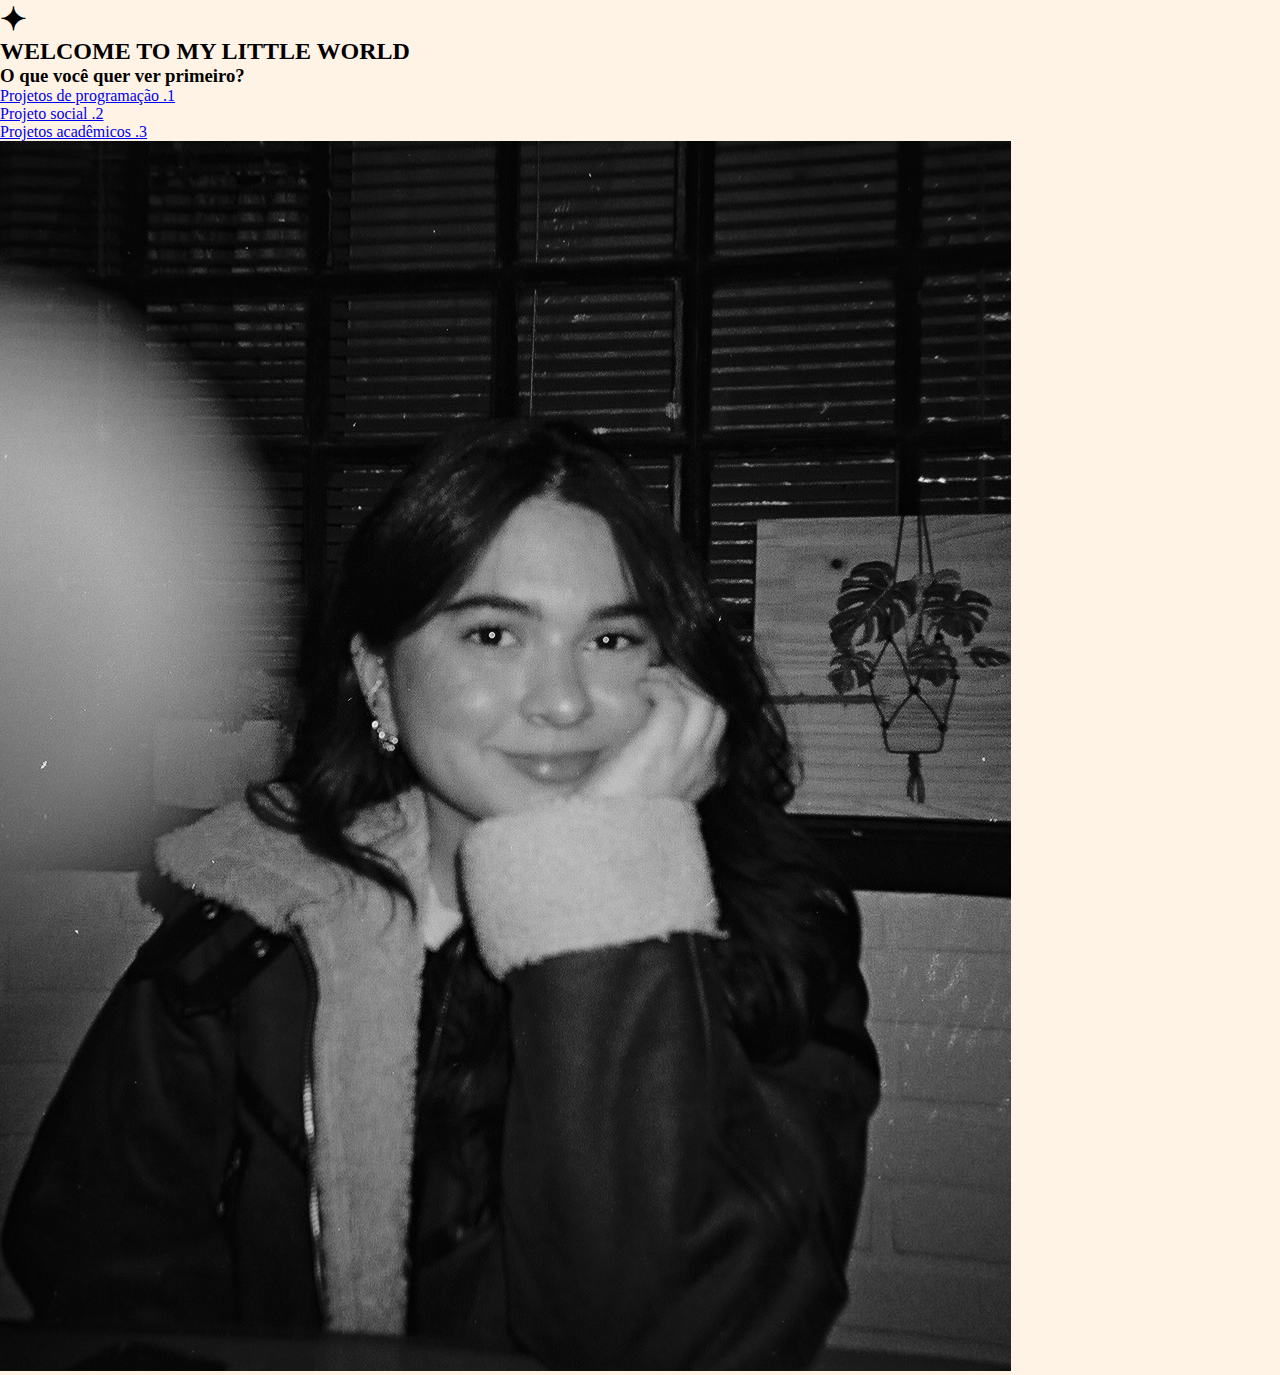
==== index.html @ 56b3fd7d "initial commit" ====
<!DOCTYPE html>
<html lang="en">
<head>
    <meta charset="UTF-8">
    <link rel="preconnect" href="https://fonts.googleapis.com">
    <link rel="preconnect" href="https://fonts.gstatic.com" crossorigin>
    <link href="https://fonts.googleapis.com/css2?family=Montserrat:ital,wght@0,100..900;1,100..900&family=Outfit:wght@100..900&display=swap" rel="stylesheet">
    <link rel="stylesheet" href="style.css">
    <link rel="stylesheet" href="home.css">
    <title>Anna Quézia</title>
</head>
<body>
    <div class="imagem_texto">

        <div class="texto">

            <div class="estrela_texto">
                <div class="estrela">
                    <h1>✦</h1>
                </div>
                <h2>WELCOME TO MY LITTLE WORLD</h2>
            </div>

            <h3>
                O que você quer ver primeiro?
            </h3>

            <ul>
                <li><a href="programacao/programacao.html">Projetos de programação .1</a></li>
                <li><a href="social/social.html">Projeto social .2</a></li>
                <li><a href="academico/academico.html">Projetos acadêmicos .3</a></li>
            </ul>

        </div>

        <figure>
            <img src="./img/anna_pagina_inicial.jpeg" alt="Imagem da anna em preto e branco. Ela está com a mão no queixo e sorrindo para a câmera">
        </figure>

    </div>

</body>
</html>
---- style.css ----
* {
    margin: 0;
    padding: 0;
    --cor_fundo: #FFF3E6;
    --preto: #1E1E1E;
    --rosa: #F09CAF;
    --titulo: "Montserrat", sans-serif;
    --corpo_texto: "Outfit", monospace;
    background: var(--cor_fundo);
}

nav {
    width: 100%;
    height: 100px;
    display: flex;
    align-items: center;
}

nav ul {
    display: flex;
    list-style: none;
}

nav ul li a {
    text-decoration: none;
    font-family: var(--corpo_texto), monospace;
    color: var(--preto);
    font-size: 18px;
    margin: 30px;
}

.estrela_nav a {
    color: var(--rosa);
    font-family: "Montserrat", sans-serif;
    font-size: 40px;
    margin-left: 60px;
}
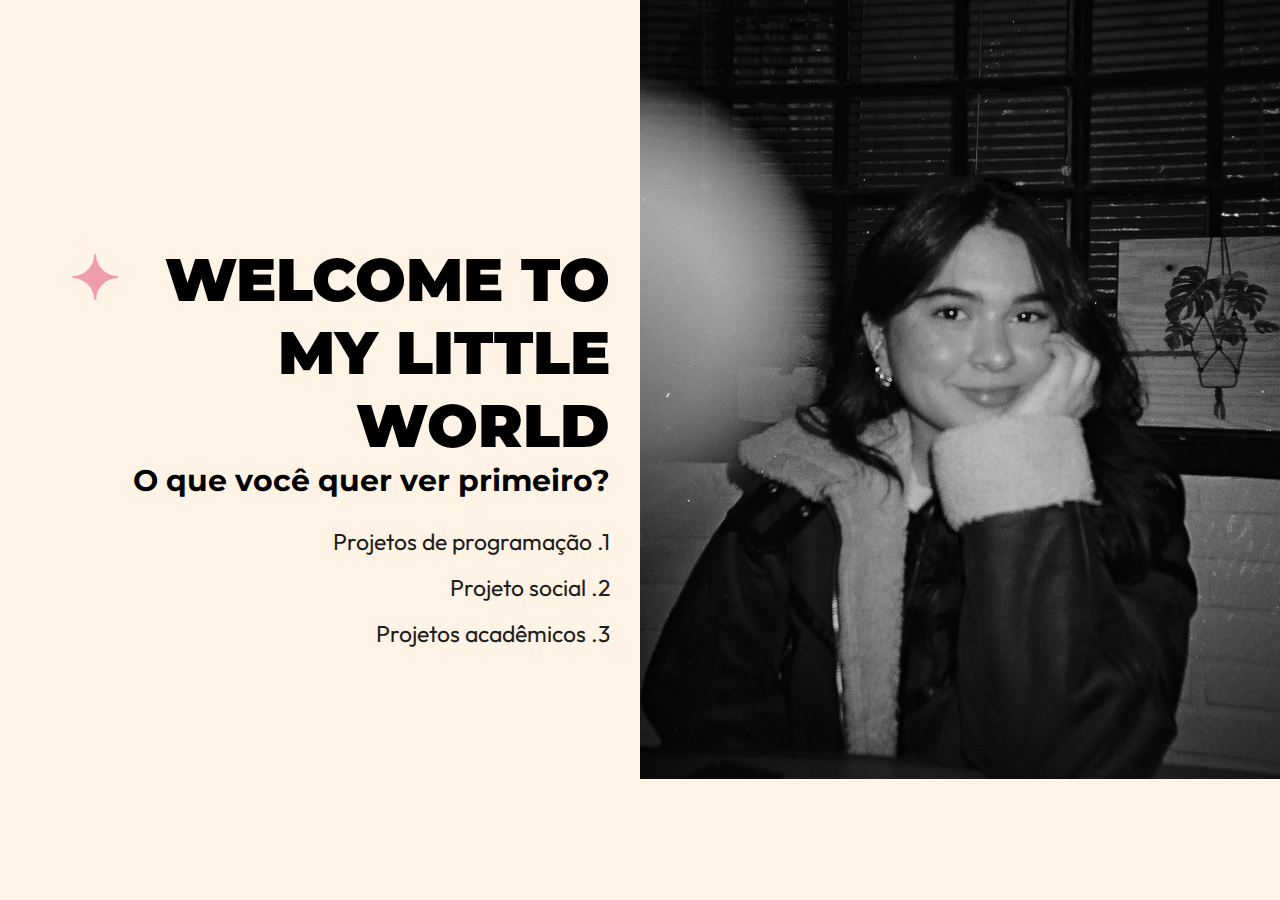
==== commit cc6f7529: "new commit" ====
--- a/index.html
+++ b/index.html
@@ -2,6 +2,7 @@
 <html lang="en">
 <head>
     <meta charset="UTF-8">
+    <meta name="viewport" content="width=device-width, initial-scale=1.0">
     <link rel="preconnect" href="https://fonts.googleapis.com">
     <link rel="preconnect" href="https://fonts.gstatic.com" crossorigin>
     <link href="https://fonts.googleapis.com/css2?family=Montserrat:ital,wght@0,100..900;1,100..900&family=Outfit:wght@100..900&display=swap" rel="stylesheet">
--- a/home.css
+++ b/home.css
@@ -0,0 +1,60 @@
+html, body {
+    background-color: var(--cor_fundo);
+}
+
+.imagem_texto {
+    width: 100%;
+    height: 100vh;
+    display: flex;
+}
+
+.imagem_texto .texto {
+    width: 50vw;
+    display: flex;
+    flex-direction: column;
+    justify-content: center;
+    text-align: right;
+    padding-right: 30px;
+}
+
+.imagem_texto .estrela_texto {
+    display: flex;
+}
+
+.imagem_texto .estrela {
+    color: var(--rosa);
+    font-size: 30px;
+    translate: 70px;
+}
+.imagem_texto .texto h2 {
+    font-size: 60px;
+    text-align: right;
+    font-family: var(--titulo), sans-serif;
+    font-weight: 900;
+}
+
+.imagem_texto .texto h3 {
+    font-size: 30px;
+    font-family: var(--titulo), sans-serif;
+}
+
+.imagem_texto figure img {
+    width: 50vw;
+}
+
+.imagem_texto .texto ul {
+    margin-top: 20px;
+    list-style: none;
+}
+.imagem_texto .texto ul li a {
+    font-family: var(--corpo_texto), monospace;
+    text-decoration: none;
+    color: var(--preto);
+    line-height: 2em;
+    font-size: 23px
+}
+
+.imagem_texto .texto ul li a:hover {
+    text-decoration: underline;
+    color: var(--rosa);
+}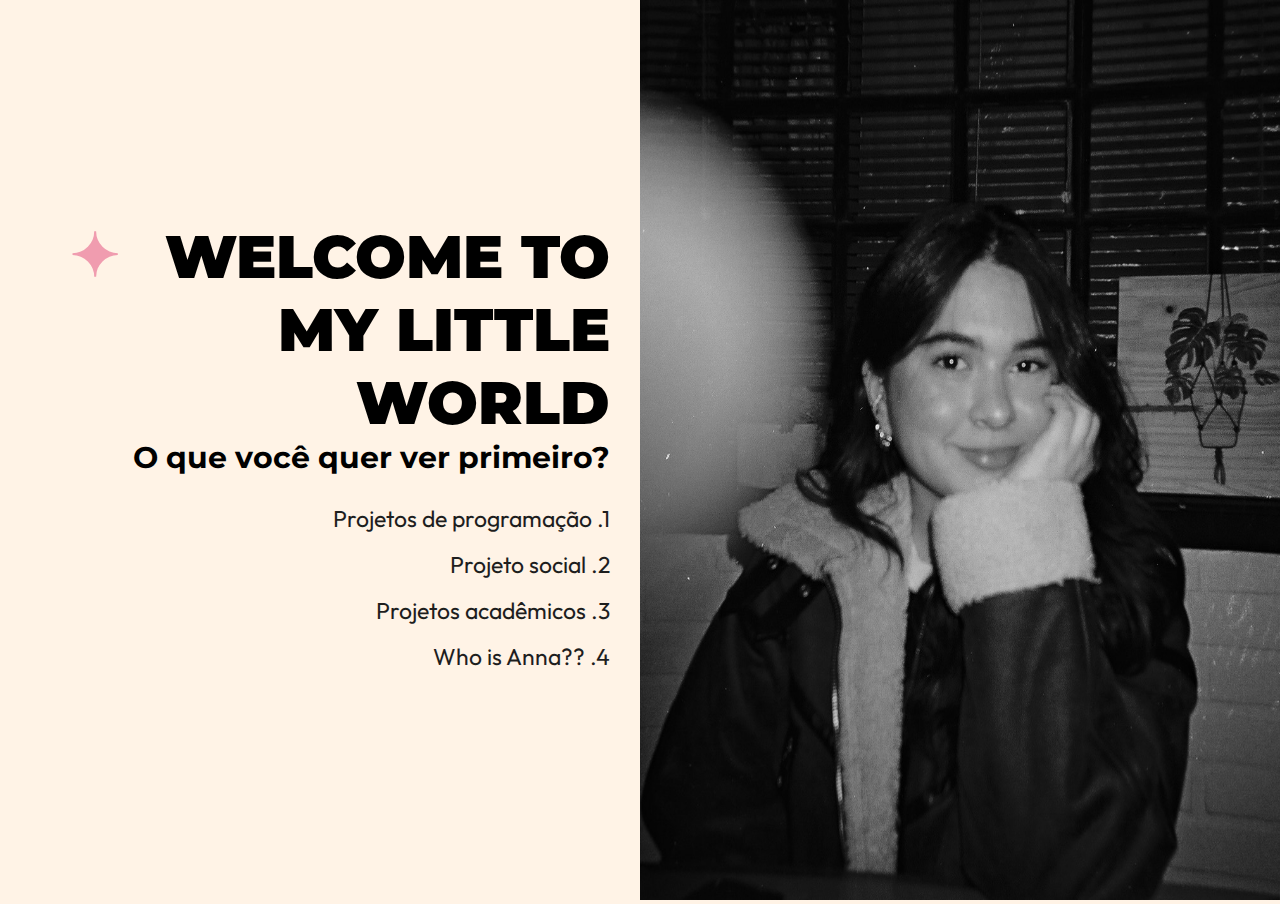
==== commit c0b39f83: "add: new page" ====
--- a/index.html
+++ b/index.html
@@ -30,6 +30,7 @@
                 <li><a href="programacao/programacao.html">Projetos de programação .1</a></li>
                 <li><a href="social/social.html">Projeto social .2</a></li>
                 <li><a href="academico/academico.html">Projetos acadêmicos .3</a></li>
+                <li><a href="anna/anna.html">Who is Anna?? .4</a></li>
             </ul>
 
         </div>
--- a/style.css
+++ b/style.css
@@ -36,4 +36,40 @@
     margin-left: 60px;
 }
 
+.estrela_nav a:hover{
+    color: var(--preto);
+    font-family: "Montserrat", sans-serif;
+    font-size: 40px;
+    margin-left: 60px;
+}
 
+/* celular */
+
+@media (max-width: 767px) {
+
+    nav {
+        width: 100%;
+        height: 100px;
+        display: flex;
+        align-items: flex-start;
+        margin-top: 40px;
+    }
+
+    nav ul li a {
+        text-decoration: none;
+        font-family: var(--corpo_texto), monospace;
+        color: var(--preto);
+        font-size: 18px;
+        margin: 0;
+        margin-left: 20px;
+        margin-top: 10px;
+        display: flex;
+    }
+
+    nav ul {
+        display: flex;
+        flex-direction: column;
+        background-color: var(--preto);
+    }
+
+}
--- a/home.css
+++ b/home.css
@@ -24,8 +24,10 @@
 .imagem_texto .estrela {
     color: var(--rosa);
     font-size: 30px;
-    translate: 70px;
+    margin-right: 0;
+    margin-left: 70px;
 }
+
 .imagem_texto .texto h2 {
     font-size: 60px;
     text-align: right;
@@ -40,6 +42,7 @@
 
 .imagem_texto figure img {
     width: 50vw;
+    height: 100vh;
 }
 
 .imagem_texto .texto ul {
@@ -57,4 +60,59 @@
 .imagem_texto .texto ul li a:hover {
     text-decoration: underline;
     color: var(--rosa);
+}
+
+/* tablet */
+
+@media (max-width: 560px) {
+
+    .imagem_texto .estrela_texto {
+        display: flex;
+        flex-direction: column;
+    }
+
+    .imagem_texto .texto {
+        width: 100%;
+        display: flex;
+        flex-direction: column;
+        justify-content: center;
+        text-align: right;
+        padding-right: 30px;
+    }
+
+    .imagem_texto figure img {
+        display: none;
+    }
+
+}
+
+/* tablet */
+
+@media (max-width: 1023px) {
+
+    .imagem_texto .estrela_texto {
+        display: flex;
+        flex-direction: column;
+    }
+
+
+    .imagem_texto .texto {
+        width: 100%;
+        display: flex;
+        flex-direction: column;
+        justify-content: center;
+        text-align: right;
+        padding-right: 30px;
+    }
+
+    .imagem_texto figure img {
+        width: 0;
+    }
+
+    .imagem_texto .estrela {
+        color: var(--rosa);
+        font-size: 30px;
+        translate: 0;
+    }
+
 }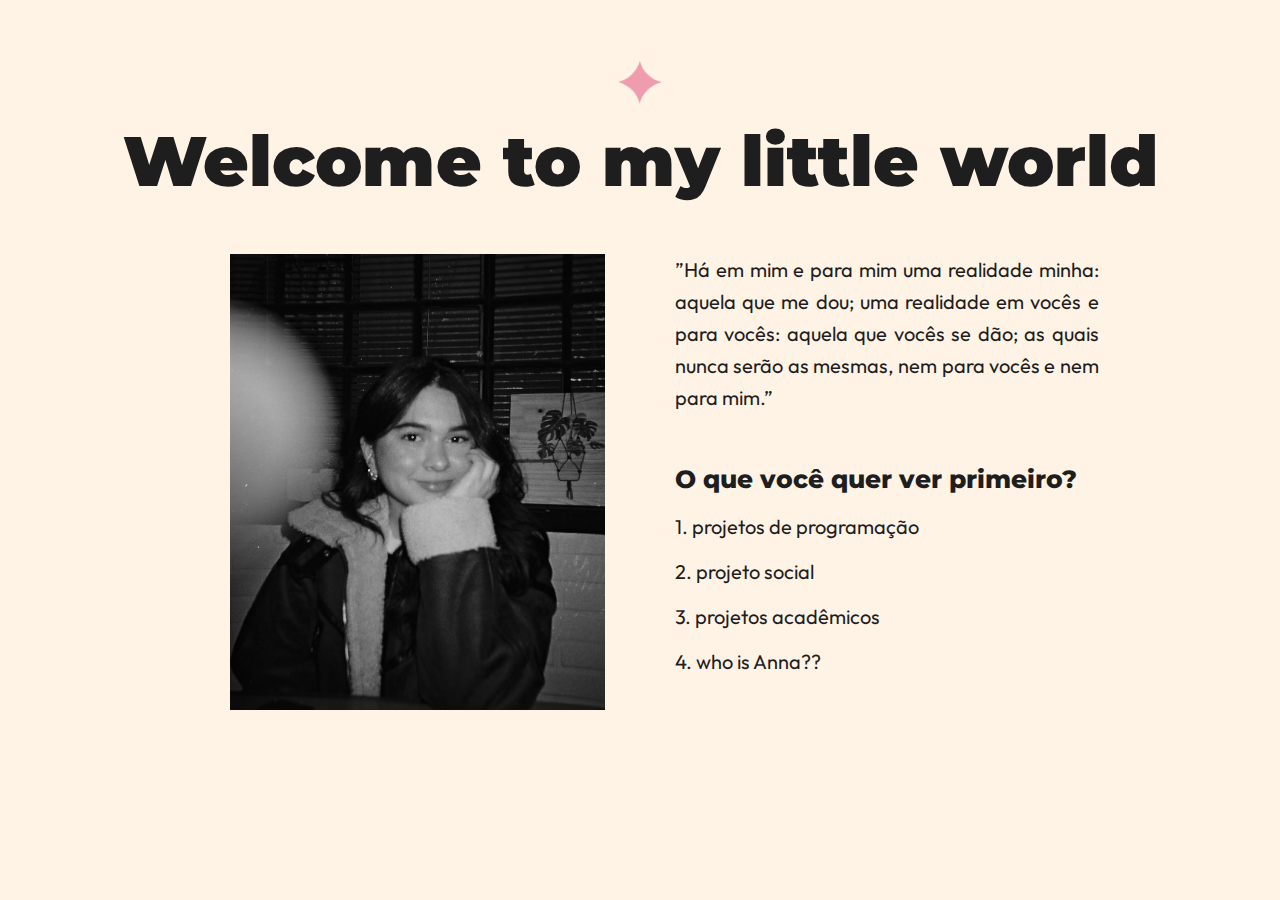
==== commit 1bf559b7: "Update HOME" ====
--- a/index.html
+++ b/index.html
@@ -11,33 +11,41 @@
     <title>Anna Quézia</title>
 </head>
 <body>
-    <div class="imagem_texto">
 
-        <div class="texto">
+    <div class="titulo container">
 
-            <div class="estrela_texto">
-                <div class="estrela">
-                    <h1>✦</h1>
-                </div>
-                <h2>WELCOME TO MY LITTLE WORLD</h2>
-            </div>
+        <div class="imagem">
+            <img class="primeira" src="img/estrela.png">
+            <img class="segunda" src="img/estrela_depois.png">
+        </div>
+        <h2>Welcome to my little world</h2>
+
+    </div>
+
+    <div class="corpo container">
+
+        <figure>
+            <img src="./img/anna_pagina_inicial.jpeg" alt="Imagem da anna em preto e branco. Ela está com a mão no queixo e sorrindo para a câmera">
+        </figure>
+
+        <div class="texto_corpo container">
+
+            <p>”Há em mim e para mim uma realidade minha: aquela que me dou; uma realidade em vocês e para vocês:
+                aquela que vocês se dão; as quais nunca serão as mesmas, nem para vocês e nem para mim.”
+            </p>
 
             <h3>
                 O que você quer ver primeiro?
             </h3>
 
             <ul>
-                <li><a href="programacao/programacao.html">Projetos de programação .1</a></li>
-                <li><a href="social/social.html">Projeto social .2</a></li>
-                <li><a href="academico/academico.html">Projetos acadêmicos .3</a></li>
-                <li><a href="anna/anna.html">Who is Anna?? .4</a></li>
+                <li><a href="programacao/programacao.html">1. projetos de programação</a></li>
+                <li><a href="social/social.html">2. projeto social</a></li>
+                <li><a href="academico/academico.html">3. projetos acadêmicos</a></li>
+                <li><a href="anna/anna.html">4. who is Anna??</a></li>
             </ul>
 
         </div>
-
-        <figure>
-            <img src="./img/anna_pagina_inicial.jpeg" alt="Imagem da anna em preto e branco. Ela está com a mão no queixo e sorrindo para a câmera">
-        </figure>
 
     </div>
 
--- a/style.css
+++ b/style.css
@@ -45,11 +45,11 @@
 
 /* celular */
 
-@media (max-width: 767px) {
+@media (max-width: 1023px) {
 
     nav {
         width: 100%;
-        height: 100px;
+        height: 150px;
         display: flex;
         align-items: flex-start;
         margin-top: 40px;
@@ -59,10 +59,10 @@
         text-decoration: none;
         font-family: var(--corpo_texto), monospace;
         color: var(--preto);
-        font-size: 18px;
+        font-size: 15px;
         margin: 0;
-        margin-left: 20px;
-        margin-top: 10px;
+        padding-right: 20px;
+        padding-top: 10px;
         display: flex;
     }
 
@@ -71,5 +71,6 @@
         flex-direction: column;
         background-color: var(--preto);
     }
+}
 
-}
+
--- a/home.css
+++ b/home.css
@@ -2,117 +2,252 @@
     background-color: var(--cor_fundo);
 }
 
-.imagem_texto {
+.container {
+    display: flex;
+}
+
+.titulo {
+    flex-direction: column;
+    text-align: center;
+}
+
+.titulo .imagem {
     width: 100%;
-    height: 100vh;
-    display: flex;
-}
-
-.imagem_texto .texto {
-    width: 50vw;
-    display: flex;
+    position: relative;
+    margin-top: 50px;
+}
+
+.imagem .segunda {
+    visibility: hidden;
+    opacity: 0;
+    position: absolute;
+}
+
+.imagem:hover .segunda {
+    visibility: visible;
+    opacity: 1;
+    left: 47.5%;
+}
+
+.titulo .imagem img {
+    width: 5%;
+}
+
+.titulo .imagem:hover img {
+    z-index: 2;
+    background-image: url("img/estrela_depois.png");
+}
+
+.titulo h1 {
+    color: var(--rosa);
+    font-family: var(--titulo), sans-serif;
+    font-size: 64px;
+    margin: 30px;
+}
+
+.titulo h2 {
+    color: var(--preto);
+    font-family: var(--titulo), sans-serif;
+    font-size: 70px;
+    font-weight: 900;
+}
+
+.corpo {
+    margin-top: 50px;
+}
+
+.corpo figure {
+    width: 50%;
+    text-align: right;
+    margin-right: 70px;
+}
+
+.corpo figure img {
+    width: 62%;
+}
+
+.corpo .texto_corpo {
+    width: 50%;
     flex-direction: column;
-    justify-content: center;
-    text-align: right;
-    padding-right: 30px;
-}
-
-.imagem_texto .estrela_texto {
-    display: flex;
-}
-
-.imagem_texto .estrela {
-    color: var(--rosa);
-    font-size: 30px;
-    margin-right: 0;
-    margin-left: 70px;
-}
-
-.imagem_texto .texto h2 {
-    font-size: 60px;
-    text-align: right;
+}
+
+.corpo .texto_corpo p {
+    color: var(--preto);
+    font-family: var(--corpo_texto), monospace;
+    font-size: 20px;
+    text-align: justify;
+    width: 70%;
+    margin-bottom: 50px;
+    line-height: 1.6em;
+}
+
+.corpo .texto_corpo h3 {
+    color: var(--preto);
     font-family: var(--titulo), sans-serif;
-    font-weight: 900;
-}
-
-.imagem_texto .texto h3 {
-    font-size: 30px;
-    font-family: var(--titulo), sans-serif;
-}
-
-.imagem_texto figure img {
-    width: 50vw;
-    height: 100vh;
-}
-
-.imagem_texto .texto ul {
-    margin-top: 20px;
+    font-size: 25px;
+    font-weight: 800;
+    margin-bottom: 20px;
+}
+
+.corpo .texto_corpo ul {
     list-style: none;
-}
-.imagem_texto .texto ul li a {
     font-family: var(--corpo_texto), monospace;
+}
+
+.corpo .texto_corpo ul li {
+    margin-bottom: 20px;
+}
+
+.corpo .texto_corpo a {
+    color: var(--preto);
     text-decoration: none;
-    color: var(--preto);
-    line-height: 2em;
-    font-size: 23px
-}
-
-.imagem_texto .texto ul li a:hover {
+    font-size: 20px;
+}
+
+.corpo .texto_corpo a:hover {
     text-decoration: underline;
     color: var(--rosa);
 }
 
-/* tablet */
-
-@media (max-width: 560px) {
-
-    .imagem_texto .estrela_texto {
+/* celular */
+
+@media (min-width: 320px) and (max-width: 480px) {
+
+    .container {
+        flex-direction: column;
+    }
+
+    .titulo .imagem img {
+        width: 15%;
+    }
+
+    .imagem:hover .segunda {
+        left: 42.5%
+    }
+
+    .titulo h2 {
+        font-size: 45px;
+        margin: 20px
+    }
+
+    .corpo figure {
+        width: 100%;
+        text-align: center;
+    }
+
+    .corpo .texto_corpo {
+        width: 100%;
         display: flex;
         flex-direction: column;
-    }
-
-    .imagem_texto .texto {
+        align-items: center;
+    }
+
+    .corpo .texto_corpo p {
+        width: 80%;
+        font-size: 18px;
+        margin-bottom: 40px;
+        margin-top: 40px;
+    }
+
+    .corpo .texto_corpo h3 {
+        font-size: 25px;
+        text-align: center;
+        margin-left: 30px;
+        margin-right: 30px;
+        margin-bottom: 30px;
+    }
+
+    .corpo .texto_corpo ul {
+        margin-bottom: 40px;
+    }
+
+    .corpo .texto_corpo ul li a {
+        font-size: 18px;
+    }
+
+}
+
+@media (min-width: 481px) and (max-width: 1023px) {
+
+    .container {
+        flex-direction: column;
+    }
+
+    .titulo .imagem img {
+        width: 8%;
+    }
+
+    .imagem:hover .segunda {
+        left: 46%
+    }
+
+    .titulo h2 {
+        font-size: 50px;
+        margin: 20px
+    }
+
+    .corpo figure {
+        width: 100%;
+        text-align: center;
+    }
+
+    .corpo .texto_corpo {
         width: 100%;
         display: flex;
         flex-direction: column;
-        justify-content: center;
-        text-align: right;
-        padding-right: 30px;
-    }
-
-    .imagem_texto figure img {
-        display: none;
-    }
-
-}
-
-/* tablet */
-
-@media (max-width: 1023px) {
-
-    .imagem_texto .estrela_texto {
-        display: flex;
-        flex-direction: column;
-    }
-
-
-    .imagem_texto .texto {
-        width: 100%;
-        display: flex;
-        flex-direction: column;
-        justify-content: center;
-        text-align: right;
-        padding-right: 30px;
-    }
-
-    .imagem_texto figure img {
-        width: 0;
-    }
-
-    .imagem_texto .estrela {
-        color: var(--rosa);
-        font-size: 30px;
-        translate: 0;
-    }
-
-}+        align-items: center;
+    }
+
+    .corpo .texto_corpo p {
+        width: 70%;
+        font-size: 20px;
+        margin-top: 40px;
+        text-align: justify;
+    }
+
+    .corpo .texto_corpo h3 {
+        font-size: 27px;
+        text-align: center;
+        margin-left: 30px;
+        margin-right: 30px;
+        margin-bottom: 30px;
+    }
+
+    .corpo .texto_corpo ul {
+        margin-bottom: 40px;
+    }
+
+    .corpo .texto_corpo ul li a {
+        text-align: left;
+    }
+
+}
+
+@media (min-width: 1024px) and (max-width: 1200px) {
+
+    .titulo h2 {
+        font-size: 60px;
+        margin: 20px
+    }
+
+    .corpo .texto_corpo p {
+        width: 80%;
+        font-size: 20px;
+        margin-bottom: 30px;
+        text-align: justify;
+    }
+
+    .corpo .texto_corpo h3 {
+        font-size: 23px;
+        margin-bottom: 30px;
+    }
+
+    .corpo .texto_corpo ul {
+        margin-bottom: 40px;
+    }
+
+    .corpo .texto_corpo ul li a {
+        text-align: left;
+        font-size: 20px;
+    }
+}
